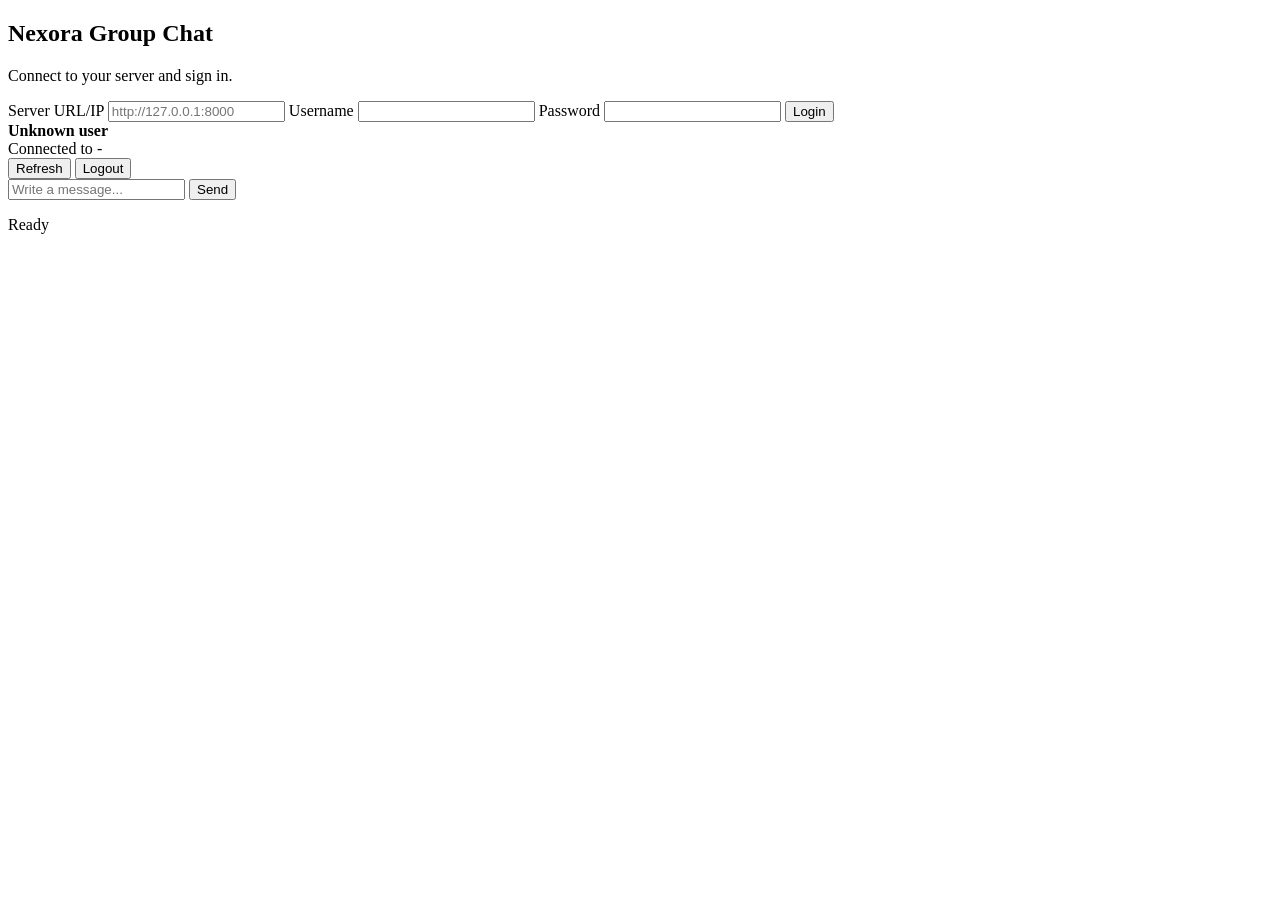
==== app/templates/index.html @ 14f9c5df "Project Upload" ====
<!DOCTYPE html>
<html lang="en">
<head>
  <meta charset="UTF-8" />
  <meta name="viewport" content="width=device-width, initial-scale=1.0" />
  <title>Nexora Chat App</title>
  <link rel="stylesheet" href="/static/styles.css" />
</head>
<body>
  <main class="container">
    <section id="login-panel" class="card">
      <h1>Nexora Group Chat</h1>
      <p>Connect to your server and sign in.</p>

      <form id="login-form">
        <label for="server_url">Server URL/IP</label>
        <input id="server_url" name="server_url" type="text" placeholder="http://127.0.0.1:8000" required />

        <label for="username">Username</label>
        <input id="username" name="username" type="text" required />

        <label for="password">Password</label>
        <input id="password" name="password" type="password" required />

        <button type="submit">Login</button>
      </form>
    </section>

    <section id="chat-panel" class="card hidden">
      <header class="chat-header">
        <div>
          <strong id="connected-user">Unknown user</strong>
          <div class="muted">Connected to <span id="connected-server">-</span></div>
        </div>
        <div class="actions">
          <button id="refresh-btn" type="button">Refresh</button>
          <button id="logout-btn" type="button" class="danger">Logout</button>
        </div>
      </header>

      <div id="messages" class="messages"></div>

      <form id="send-form" class="send-form">
        <input id="message-input" type="text" placeholder="Write a message..." maxlength="1000" required />
        <button type="submit">Send</button>
      </form>
    </section>

    <p id="status" class="status">Ready</p>
  </main>

  <script src="/static/app.js"></script>
</body>
</html>
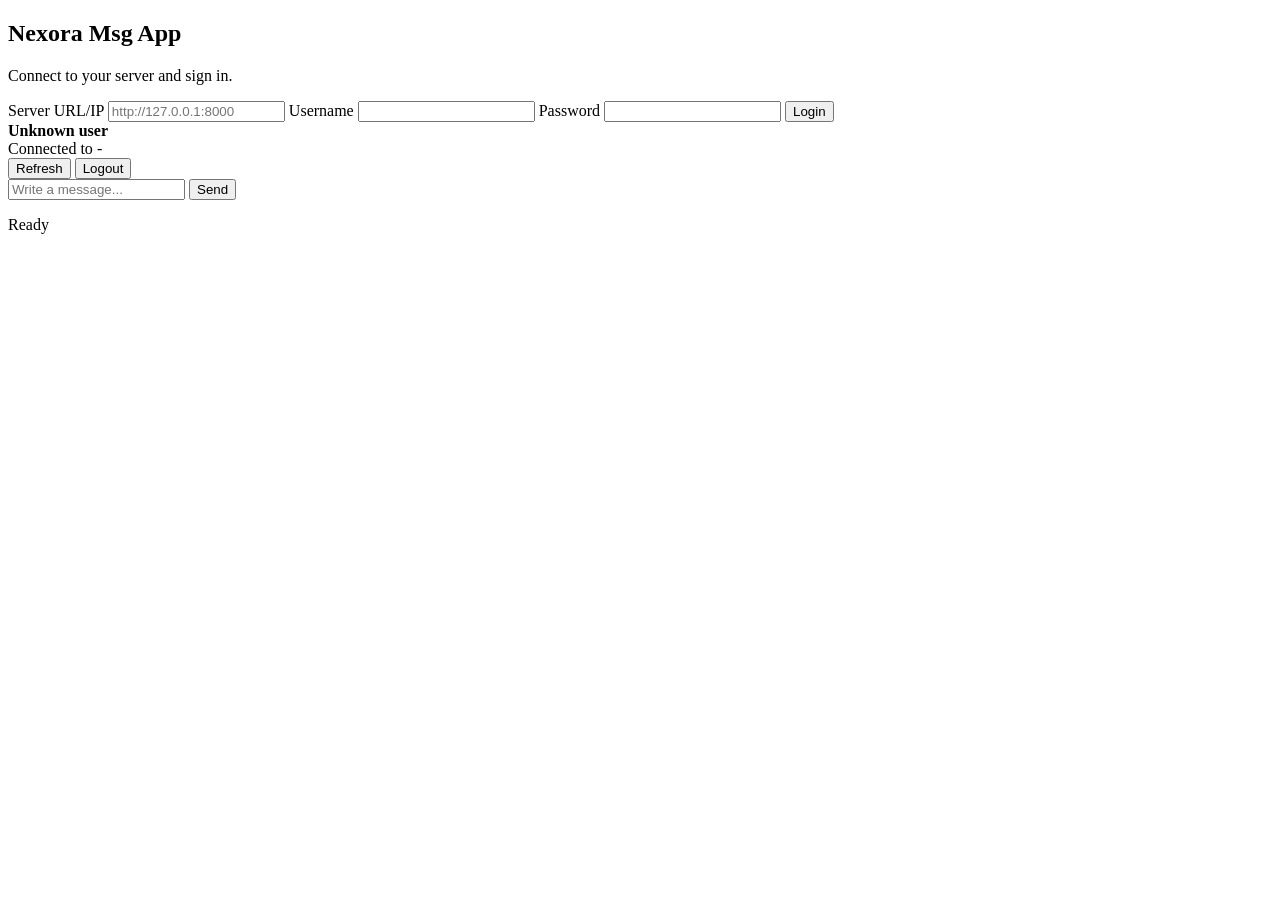
==== commit 1dcfe55d: "Rebranding" ====
--- a/app/templates/index.html
+++ b/app/templates/index.html
@@ -9,7 +9,7 @@
 <body>
   <main class="container">
     <section id="login-panel" class="card">
-      <h1>Nexora Group Chat</h1>
+      <h1>Nexora Msg App</h1>
       <p>Connect to your server and sign in.</p>
 
       <form id="login-form">
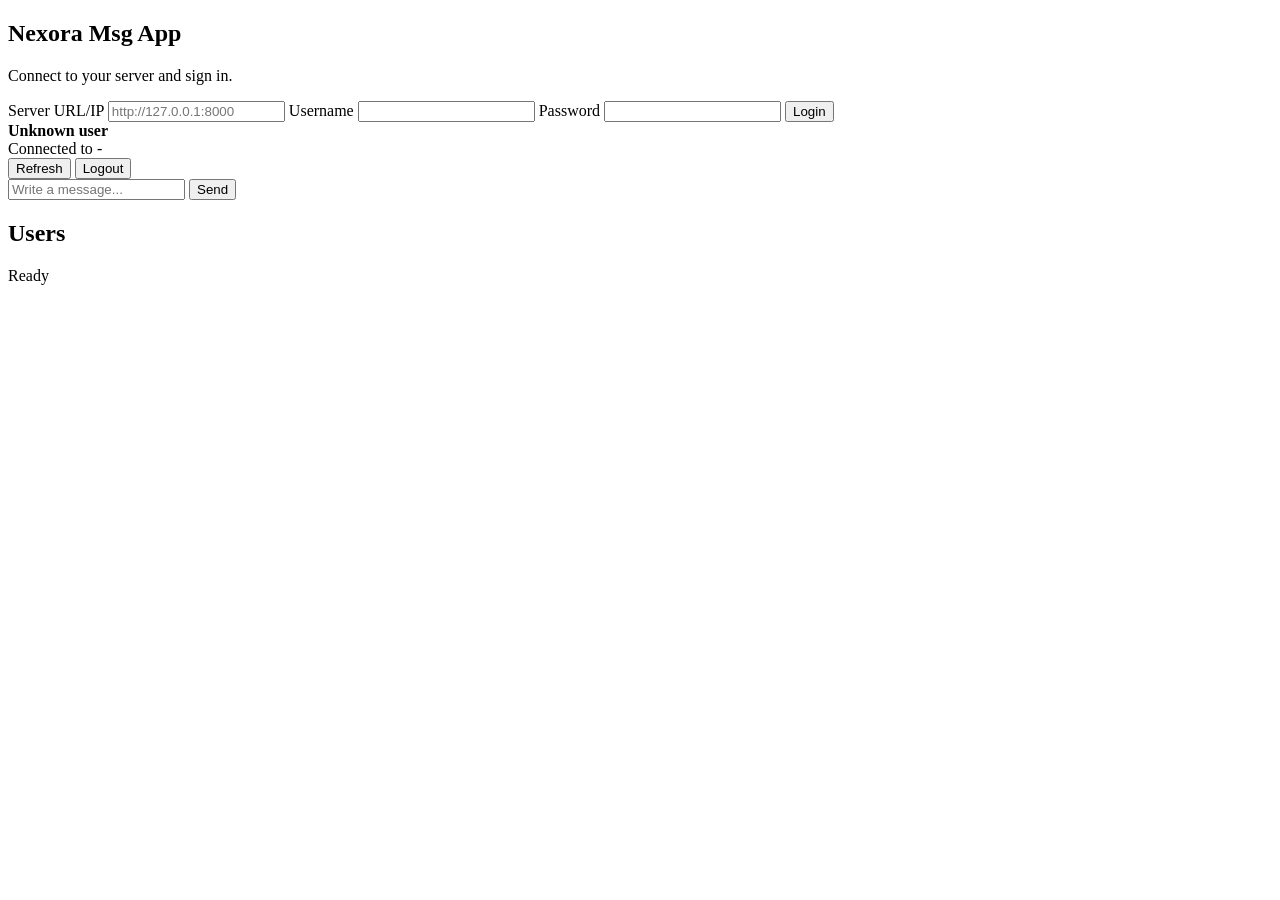
==== commit c0ffc14f: "Online Visibility" ====
--- a/app/templates/index.html
+++ b/app/templates/index.html
@@ -26,24 +26,31 @@
       </form>
     </section>
 
-    <section id="chat-panel" class="card hidden">
-      <header class="chat-header">
-        <div>
-          <strong id="connected-user">Unknown user</strong>
-          <div class="muted">Connected to <span id="connected-server">-</span></div>
-        </div>
-        <div class="actions">
-          <button id="refresh-btn" type="button">Refresh</button>
-          <button id="logout-btn" type="button" class="danger">Logout</button>
-        </div>
-      </header>
+    <section id="chat-panel" class="card hidden chat-layout">
+      <div class="chat-main">
+        <header class="chat-header">
+          <div>
+            <strong id="connected-user">Unknown user</strong>
+            <div class="muted">Connected to <span id="connected-server">-</span></div>
+          </div>
+          <div class="actions">
+            <button id="refresh-btn" type="button">Refresh</button>
+            <button id="logout-btn" type="button" class="danger">Logout</button>
+          </div>
+        </header>
 
-      <div id="messages" class="messages"></div>
+        <div id="messages" class="messages"></div>
 
-      <form id="send-form" class="send-form">
-        <input id="message-input" type="text" placeholder="Write a message..." maxlength="1000" required />
-        <button type="submit">Send</button>
-      </form>
+        <form id="send-form" class="send-form">
+          <input id="message-input" type="text" placeholder="Write a message..." maxlength="1000" required />
+          <button type="submit">Send</button>
+        </form>
+      </div>
+
+      <aside class="users-sidebar" aria-label="Users">
+        <h2>Users</h2>
+        <div id="users-list" class="users-list"></div>
+      </aside>
     </section>
 
     <p id="status" class="status">Ready</p>
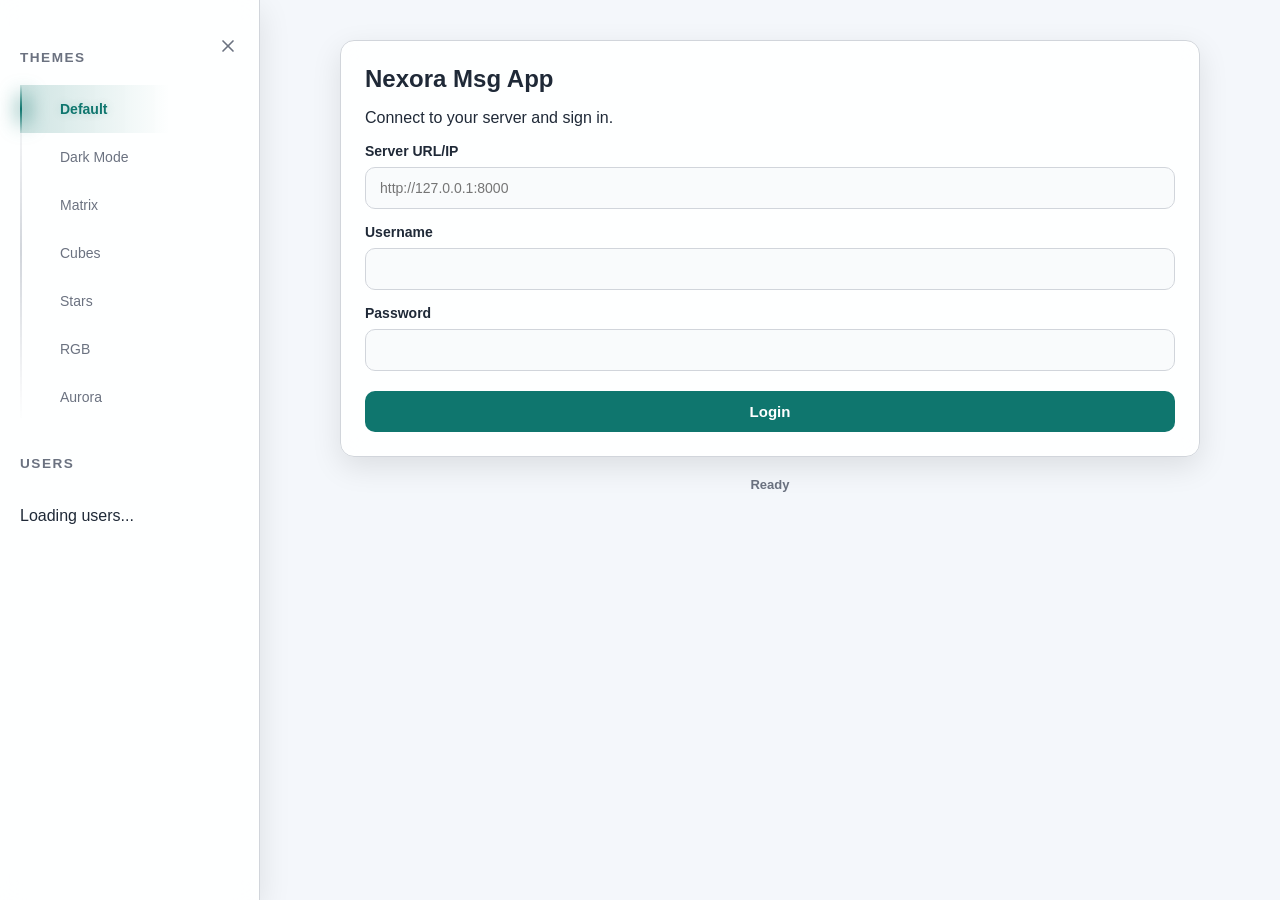
==== commit 06ea779f: "UI Update" ====
--- a/app/templates/index.html
+++ b/app/templates/index.html
@@ -4,58 +4,178 @@
   <meta charset="UTF-8" />
   <meta name="viewport" content="width=device-width, initial-scale=1.0" />
   <title>Nexora Chat App</title>
-  <link rel="stylesheet" href="/static/styles.css" />
+  <link rel="stylesheet" href="../static/style.css" />
 </head>
 <body>
-  <main class="container">
-    <section id="login-panel" class="card">
-      <h1>Nexora Msg App</h1>
-      <p>Connect to your server and sign in.</p>
 
-      <form id="login-form">
-        <label for="server_url">Server URL/IP</label>
-        <input id="server_url" name="server_url" type="text" placeholder="http://127.0.0.1:8000" required />
 
-        <label for="username">Username</label>
-        <input id="username" name="username" type="text" required />
+  <input type="checkbox" id="sidebar-toggle" hidden />
 
-        <label for="password">Password</label>
-        <input id="password" name="password" type="password" required />
+  <!-- MATRIX BACKGROUND -->
+  <div id="bg-matrix" class="bg-layer">
+    <div class="matrix-container">
+      <div class="matrix-pattern">
+        <div class="matrix-column"></div><div class="matrix-column"></div><div class="matrix-column"></div><div class="matrix-column"></div><div class="matrix-column"></div><div class="matrix-column"></div><div class="matrix-column"></div><div class="matrix-column"></div><div class="matrix-column"></div><div class="matrix-column"></div><div class="matrix-column"></div><div class="matrix-column"></div><div class="matrix-column"></div><div class="matrix-column"></div><div class="matrix-column"></div><div class="matrix-column"></div><div class="matrix-column"></div><div class="matrix-column"></div><div class="matrix-column"></div><div class="matrix-column"></div><div class="matrix-column"></div><div class="matrix-column"></div><div class="matrix-column"></div><div class="matrix-column"></div><div class="matrix-column"></div><div class="matrix-column"></div><div class="matrix-column"></div><div class="matrix-column"></div><div class="matrix-column"></div><div class="matrix-column"></div><div class="matrix-column"></div><div class="matrix-column"></div><div class="matrix-column"></div><div class="matrix-column"></div><div class="matrix-column"></div><div class="matrix-column"></div><div class="matrix-column"></div><div class="matrix-column"></div><div class="matrix-column"></div><div class="matrix-column"></div>
+      </div>
+      <div class="matrix-pattern">
+        <div class="matrix-column"></div><div class="matrix-column"></div><div class="matrix-column"></div><div class="matrix-column"></div><div class="matrix-column"></div><div class="matrix-column"></div><div class="matrix-column"></div><div class="matrix-column"></div><div class="matrix-column"></div><div class="matrix-column"></div><div class="matrix-column"></div><div class="matrix-column"></div><div class="matrix-column"></div><div class="matrix-column"></div><div class="matrix-column"></div><div class="matrix-column"></div><div class="matrix-column"></div><div class="matrix-column"></div><div class="matrix-column"></div><div class="matrix-column"></div><div class="matrix-column"></div><div class="matrix-column"></div><div class="matrix-column"></div><div class="matrix-column"></div><div class="matrix-column"></div><div class="matrix-column"></div><div class="matrix-column"></div><div class="matrix-column"></div><div class="matrix-column"></div><div class="matrix-column"></div><div class="matrix-column"></div><div class="matrix-column"></div><div class="matrix-column"></div><div class="matrix-column"></div><div class="matrix-column"></div><div class="matrix-column"></div><div class="matrix-column"></div><div class="matrix-column"></div><div class="matrix-column"></div><div class="matrix-column"></div>
+      </div>
+      <div class="matrix-pattern">
+        <div class="matrix-column"></div><div class="matrix-column"></div><div class="matrix-column"></div><div class="matrix-column"></div><div class="matrix-column"></div><div class="matrix-column"></div><div class="matrix-column"></div><div class="matrix-column"></div><div class="matrix-column"></div><div class="matrix-column"></div><div class="matrix-column"></div><div class="matrix-column"></div><div class="matrix-column"></div><div class="matrix-column"></div><div class="matrix-column"></div><div class="matrix-column"></div><div class="matrix-column"></div><div class="matrix-column"></div><div class="matrix-column"></div><div class="matrix-column"></div><div class="matrix-column"></div><div class="matrix-column"></div><div class="matrix-column"></div><div class="matrix-column"></div><div class="matrix-column"></div><div class="matrix-column"></div><div class="matrix-column"></div><div class="matrix-column"></div><div class="matrix-column"></div><div class="matrix-column"></div><div class="matrix-column"></div><div class="matrix-column"></div><div class="matrix-column"></div><div class="matrix-column"></div><div class="matrix-column"></div><div class="matrix-column"></div><div class="matrix-column"></div><div class="matrix-column"></div><div class="matrix-column"></div><div class="matrix-column"></div>
+      </div>
+      <div class="matrix-pattern">
+        <div class="matrix-column"></div><div class="matrix-column"></div><div class="matrix-column"></div><div class="matrix-column"></div><div class="matrix-column"></div><div class="matrix-column"></div><div class="matrix-column"></div><div class="matrix-column"></div><div class="matrix-column"></div><div class="matrix-column"></div><div class="matrix-column"></div><div class="matrix-column"></div><div class="matrix-column"></div><div class="matrix-column"></div><div class="matrix-column"></div><div class="matrix-column"></div><div class="matrix-column"></div><div class="matrix-column"></div><div class="matrix-column"></div><div class="matrix-column"></div><div class="matrix-column"></div><div class="matrix-column"></div><div class="matrix-column"></div><div class="matrix-column"></div><div class="matrix-column"></div><div class="matrix-column"></div><div class="matrix-column"></div><div class="matrix-column"></div><div class="matrix-column"></div><div class="matrix-column"></div><div class="matrix-column"></div><div class="matrix-column"></div><div class="matrix-column"></div><div class="matrix-column"></div><div class="matrix-column"></div><div class="matrix-column"></div><div class="matrix-column"></div><div class="matrix-column"></div><div class="matrix-column"></div><div class="matrix-column"></div>
+      </div>
+    </div>
+  </div>
 
-        <button type="submit">Login</button>
-      </form>
-    </section>
+  <!-- CUBES BACKGROUND -->
+  <div id="bg-cubes" class="bg-layer">
+    <div class="cubes-container"></div>
+  </div>
 
-    <section id="chat-panel" class="card hidden chat-layout">
-      <div class="chat-main">
-        <header class="chat-header">
-          <div>
-            <strong id="connected-user">Unknown user</strong>
-            <div class="muted">Connected to <span id="connected-server">-</span></div>
+  <!-- STARS BACKGROUND -->
+  <div id="bg-stars" class="bg-layer">
+    <div class="uiverse-midnight-sky">
+      <div class="sky-canvas">
+        <div class="stars stars-1"></div>
+        <div class="stars stars-2"></div>
+        <div class="stars stars-3"></div>
+        <div class="meteor m1"></div>
+        <div class="meteor m2"></div>
+        <div class="meteor m3"></div>
+        <div class="moon"></div>
+      </div>
+    </div>
+  </div>
+
+  <!-- RGB BACKGROUND -->
+  <div id="bg-rgb" class="bg-layer">
+    <div class="rgb-container"></div>
+  </div>
+
+  <!-- AURORA BACKGROUND -->
+  <div id="bg-aurora" class="bg-layer">
+    <div class="aurora-container"></div>
+  </div>
+
+
+  <!-- MAIN APP UI -->
+
+  <main class="app-layout">
+    
+    <!-- OPEN SIDEBAR BUTTON -->
+    <label for="sidebar-toggle" class="sidebar-open-btn" title="Open Menu">
+      <svg width="22" height="22" viewBox="0 0 24 24" fill="none" stroke="currentColor" stroke-width="2.5" stroke-linecap="round" stroke-linejoin="round">
+        <polyline points="9 18 15 12 9 6"></polyline>
+      </svg>
+    </label>
+    
+    <!-- SIDEBAR -->
+    <aside class="sidebar card">
+      <!-- CLOSE SIDEBAR BUTTON -->
+      <label for="sidebar-toggle" class="sidebar-close-btn" title="Close Menu">
+        <svg width="20" height="20" viewBox="0 0 24 24" fill="none" stroke="currentColor" stroke-width="2" stroke-linecap="round" stroke-linejoin="round">
+          <line x1="18" y1="6" x2="6" y2="18"></line>
+          <line x1="6" y1="6" x2="18" y2="18"></line>
+        </svg>
+      </label>
+
+      <section class="sidebar-section">
+        <h3>Themes</h3>
+        <div class="radio-container">
+          <input checked id="theme-default" name="theme" type="radio" value="default" />
+          <label for="theme-default">Default</label>
+         
+          <input id="theme-dark" name="theme" type="radio" value="dark" />
+          <label for="theme-dark">Dark Mode</label>
+
+          <input id="theme-matrix" name="theme" type="radio" value="matrix" />
+          <label for="theme-matrix">Matrix</label>
+
+          <input id="theme-cubes" name="theme" type="radio" value="cubes" />
+          <label for="theme-cubes">Cubes</label>
+
+          <input id="theme-stars" name="theme" type="radio" value="stars" />
+          <label for="theme-stars">Stars</label>
+
+          <input id="theme-rgb" name="theme" type="radio" value="rgb" />
+          <label for="theme-rgb">RGB</label>
+
+          <input id="theme-aurora" name="theme" type="radio" value="aurora" />
+          <label for="theme-aurora">Aurora</label>
+
+          <div class="glider-container">
+            <div class="glider"></div>
           </div>
-          <div class="actions">
-            <button id="refresh-btn" type="button">Refresh</button>
-            <button id="logout-btn" type="button" class="danger">Logout</button>
+        </div>
+      </section>
+
+    <!-- ACTIVE USERS -->
+      
+      <section class="sidebar-section">
+        <h3>Users</h3>
+        <div id="users-list" class="user-list-container">
+          <p class="muted">Loading users...</p>
+        </div>
+      </section>
+    </aside>
+
+    <!-- CONTENT AREA -->
+    <div class="content-area">
+      <div class="container">
+        
+        <!-- LOGIN PANEL -->
+        <section id="login-panel" class="card">
+          <h1>Nexora Msg App</h1>
+          <p class="muted">Connect to your server and sign in.</p>
+
+          <form id="login-form">
+            <label for="server_url">Server URL/IP</label>
+            <input id="server_url" name="server_url" type="text" placeholder="http://127.0.0.1:8000" required />
+
+            <label for="username">Username</label>
+            <input id="username" name="username" type="text" required />
+
+            <label for="password">Password</label>
+            <input id="password" name="password" type="password" required />
+
+            <button type="submit">Login</button>
+          </form>
+        </section>
+
+        <!-- CHAT PANEL -->
+        <section id="chat-panel" class="card hidden">
+          <header class="chat-header">
+            <div>
+              <strong id="connected-user">Unknown user</strong>
+              <div class="muted">Connected to <span id="connected-server">-</span></div>
+            </div>
+            <div class="actions">
+              <button id="refresh-btn" type="button">Refresh</button>
+              <button id="logout-btn" type="button" class="danger">Logout</button>
+            </div>
+          </header>
+
+          <div id="messages" class="messages">
+            <!-- Placeholder Chat Message -->
+            <div class="message">
+              <div class="message-meta">System • Now</div>
+              Welcome to Nexora Chat! Select a theme from the sidebar.
+            </div>
           </div>
-        </header>
 
-        <div id="messages" class="messages"></div>
+          <form id="send-form" class="send-form">
+            <input id="message-input" type="text" placeholder="Write a message..." maxlength="1000" required />
+            <button type="submit">Send</button>
+          </form>
+        </section>
 
-        <form id="send-form" class="send-form">
-          <input id="message-input" type="text" placeholder="Write a message..." maxlength="1000" required />
-          <button type="submit">Send</button>
-        </form>
+        <p id="status" class="status">Ready</p>
       </div>
-
-      <aside class="users-sidebar" aria-label="Users">
-        <h2>Users</h2>
-        <div id="users-list" class="users-list"></div>
-      </aside>
-    </section>
-
-    <p id="status" class="status">Ready</p>
+    </div>
   </main>
 
-  <script src="/static/app.js"></script>
+  <script src="../static/app.js"></script>
 </body>
-</html>
+</html>
--- a/app/static/style.css
+++ b/app/static/style.css
@@ -0,0 +1,581 @@
+/* ===============================
+   THEME VARIABLES
+=============================== */
+:root {
+  --bg: #f4f7fb;
+  --card: rgba(255, 255, 255, 0.9);
+  --ink: #1f2937;
+  --muted: #6b7280;
+  --line: #d1d5db;
+  --accent: #0f766e;
+  --danger: #be123c;
+  --msg-bg: rgba(248, 250, 252, 0.8);
+  
+  /* Glider variables */
+  --main-color: var(--accent);
+  --main-color-opacity: rgba(15, 118, 110, 0.2);
+  --total-radio: 7;
+}
+
+/* Dark Mode Theme */
+body:has(#theme-dark:checked) {
+  --bg: #0b0f14;
+  --card: rgba(17, 24, 39, 0.95);
+  --ink: #e5e7eb;
+  --muted: #9ca3af;
+  --line: #1f2933;
+  --accent: #1d4ed8;
+  --msg-bg: rgba(15, 23, 42, 0.8);
+  --main-color-opacity: rgba(29, 78, 216, 0.2);
+}
+
+/* Matrix Theme */
+body:has(#theme-matrix:checked) {
+  --bg: transparent;
+  --card: rgba(5, 10, 5, 0.85);
+  --ink: #00ff41;
+  --muted: #008f11;
+  --line: #003b00;
+  --accent: #00ff41;
+  --msg-bg: rgba(0, 20, 0, 0.6);
+  --main-color-opacity: rgba(0, 255, 65, 0.2);
+}
+
+/* Cubes Theme */
+body:has(#theme-cubes:checked) {
+  --bg: transparent;
+  --card: rgba(20, 20, 20, 0.9);
+  --ink: #e0e0e0;
+  --muted: #999;
+  --line: #444;
+  --accent: #ffb703;
+  --msg-bg: rgba(30, 30, 30, 0.8);
+  --main-color-opacity: rgba(255, 183, 3, 0.2);
+}
+
+/* Stars Theme */
+body:has(#theme-stars:checked) {
+  --bg: transparent;
+  --card: rgba(10, 10, 15, 0.85);
+  --ink: #f8fafc;
+  --muted: #94a3b8;
+  --line: #334155;
+  --accent: #fdfbd3;
+  --msg-bg: rgba(15, 23, 42, 0.6);
+  --main-color-opacity: rgba(253, 251, 211, 0.2);
+}
+
+/* RGB Theme */
+body:has(#theme-rgb:checked) {
+  --bg: transparent;
+  --card: rgba(10, 10, 10, 0.8);
+  --ink: #ffffff;
+  --muted: #aaaaaa;
+  --line: #333333;
+  --accent: #0099ff;
+  --msg-bg: rgba(0, 0, 0, 0.5);
+  --main-color-opacity: rgba(0, 153, 255, 0.2);
+}
+
+/* Aurora Theme */
+body:has(#theme-aurora:checked) {
+  --bg: transparent;
+  --card: rgba(10, 5, 32, 0.75);
+  --ink: #e0f2fe;
+  --muted: #7dd3fc;
+  --line: rgba(138, 43, 226, 0.4);
+  --accent: #00bfff;
+  --msg-bg: rgba(10, 5, 32, 0.6);
+  --main-color-opacity: rgba(0, 191, 255, 0.2);
+}
+
+
+/* ===============================
+   BASE STYLES & LAYOUT
+=============================== */
+
+* {
+  box-sizing: border-box;
+  scrollbar-width: thin;
+  scrollbar-color: var(--accent) transparent;
+}
+
+* {
+  box-sizing: border-box;
+}
+
+body {
+  margin: 0;
+  font-family: "Segoe UI", Tahoma, sans-serif;
+  color: var(--ink);
+  background: var(--bg);
+  min-height: 100vh;
+  transition: background 0.3s ease, color 0.3s ease;
+  overflow-x: hidden;
+}
+
+.app-layout {
+  display: flex;
+  min-height: 100vh;
+  position: relative;
+  z-index: 10;
+  overflow-x: hidden;
+}
+
+.content-area {
+  flex: 1;
+  min-width: 0;
+  display: flex;
+  flex-direction: column;
+  transition: width 0.4s ease;
+}
+
+.container {
+  max-width: 900px;
+  margin: 40px auto;
+  padding: 0 20px;
+  width: 100%;
+}
+
+/* Standard UI Cards */
+.card {
+  background: var(--card);
+  border: 1px solid var(--line);
+  border-radius: 14px;
+  padding: 24px;
+  box-shadow: 0 10px 30px rgba(0, 0, 0, 0.1);
+  backdrop-filter: blur(12px);
+  -webkit-backdrop-filter: blur(12px);
+  transition: background 0.3s ease, border 0.3s ease, box-shadow 0.3s ease;
+}
+
+.hidden { display: none !important; }
+
+/* Typography & Forms */
+h1 { margin-top: 0; margin-bottom: 10px; }
+label {
+  display: block;
+  margin-top: 15px;
+  font-size: 14px;
+  font-weight: 600;
+  color: var(--ink);
+}
+
+input[type="text"], 
+input[type="password"] {
+  width: 100%;
+  border-radius: 10px;
+  border: 1px solid var(--line);
+  padding: 12px 14px;
+  margin-top: 8px;
+  font-size: 14px;
+  background: var(--msg-bg);
+  color: var(--ink);
+  outline: none;
+  transition: border 0.3s ease;
+}
+
+input[type="text"]:focus, 
+input[type="password"]:focus {
+  border-color: var(--accent);
+}
+
+button {
+  width: 100%;
+  border-radius: 10px;
+  border: none;
+  padding: 12px 16px;
+  margin-top: 20px;
+  font-size: 15px;
+  font-weight: 600;
+  color: #ffffff;
+  background: var(--accent);
+  cursor: pointer;
+  transition: filter 0.2s, opacity 0.2s;
+}
+button:hover { filter: brightness(1.1); }
+.danger { background: var(--danger); }
+
+
+/* ===============================
+   SIDEBAR TOGGLE LOGIC
+=============================== */
+.sidebar {
+  width: 260px;
+  flex-shrink: 0;
+  margin-left: 0;
+  transition: margin-left 0.4s cubic-bezier(0.4, 0, 0.2, 1);
+  position: relative;
+  padding: 50px 20px 30px 20px; /* Top padding accommodates the 'X' button */
+  display: flex;
+  flex-direction: column;
+  gap: 35px;
+  border-radius: 0;
+  border: none;
+  border-right: 1px solid var(--line);
+}
+
+/* Hide Sidebar Action */
+body:has(#sidebar-toggle:checked) .sidebar {
+  margin-left: -260px;
+}
+
+/* Floating "Open" Arrow Button */
+.sidebar-open-btn {
+  position: fixed;
+  top: 20px;
+  left: 20px;
+  z-index: 50;
+  background: var(--card);
+  border: 1px solid var(--line);
+  border-radius: 10px;
+  width: 44px;
+  height: 44px;
+  display: flex;
+  align-items: center;
+  justify-content: center;
+  cursor: pointer;
+  color: var(--ink);
+  box-shadow: 0 4px 15px rgba(0, 0, 0, 0.1);
+  opacity: 0;
+  transform: translateX(-50px) scale(0.8);
+  pointer-events: none;
+  transition: all 0.4s cubic-bezier(0.4, 0, 0.2, 1);
+  backdrop-filter: blur(12px);
+  -webkit-backdrop-filter: blur(12px);
+}
+.sidebar-open-btn:hover {
+  background: var(--msg-bg);
+  transform: scale(1.05);
+}
+
+/* Show the "Open" button when sidebar is hidden */
+body:has(#sidebar-toggle:checked) .sidebar-open-btn {
+  opacity: 1;
+  transform: translateX(0) scale(1);
+  pointer-events: auto;
+  transition-delay: 0.1s;
+}
+
+/* "Close" X Button inside Sidebar */
+.sidebar-close-btn {
+  position: absolute;
+  top: 15px;
+  right: 15px;
+  cursor: pointer;
+  color: var(--muted);
+  transition: all 0.2s ease;
+  display: flex;
+  align-items: center;
+  justify-content: center;
+  width: 32px;
+  height: 32px;
+  border-radius: 8px;
+  z-index: 10;
+}
+.sidebar-close-btn:hover {
+  color: var(--ink);
+  background: rgba(128, 128, 128, 0.1);
+  transform: scale(1.1);
+}
+
+.sidebar-section h3 {
+  font-size: 0.85rem;
+  text-transform: uppercase;
+  letter-spacing: 1.5px;
+  color: var(--muted);
+  margin-top: 0;
+  margin-bottom: 20px;
+}
+
+/* ===============================
+   RADIO GLIDER COMPONENT
+=============================== */
+.radio-container {
+  display: flex;
+  flex-direction: column;
+  position: relative;
+  padding-left: 1rem;
+}
+
+.radio-container input {
+  cursor: pointer;
+  appearance: none;
+  position: absolute;
+  opacity: 0;
+}
+
+.radio-container label {
+  cursor: pointer;
+  padding: 1rem 1rem 1rem 1.5rem;
+  margin: 0;
+  position: relative;
+  color: var(--muted);
+  transition: all 0.3s ease-in-out;
+  font-weight: 500;
+  z-index: 2;
+}
+
+.radio-container input:checked + label {
+  color: var(--accent);
+  font-weight: 700;
+  text-shadow: 0 0 10px var(--main-color-opacity);
+}
+
+.radio-container .glider-container {
+  position: absolute;
+  left: 0; top: 0; bottom: 0;
+  background: linear-gradient(0deg, rgba(0, 0, 0, 0) 0%, var(--line) 50%, rgba(0, 0, 0, 0) 100%);
+  width: 2px;
+}
+
+.radio-container .glider {
+  position: relative;
+  height: calc(100% / var(--total-radio));
+  width: 100%;
+  background: linear-gradient(0deg, rgba(0, 0, 0, 0) 0%, var(--main-color) 50%, rgba(0, 0, 0, 0) 100%);
+  transition: transform 0.4s cubic-bezier(0.37, 1.95, 0.66, 0.56);
+}
+
+.radio-container .glider::before {
+  content: ""; position: absolute; height: 60%; width: 300%;
+  top: 50%; transform: translateY(-50%);
+  background: var(--main-color); filter: blur(10px);
+}
+
+.radio-container .glider::after {
+  content: ""; position: absolute; left: 0; height: 100%; width: 150px;
+  background: linear-gradient(90deg, var(--main-color-opacity) 0%, rgba(0, 0, 0, 0) 100%);
+  pointer-events: none;
+}
+
+/* Glider Transforms (7 steps) */
+.radio-container input:nth-of-type(1):checked ~ .glider-container .glider { transform: translateY(0); }
+.radio-container input:nth-of-type(2):checked ~ .glider-container .glider { transform: translateY(100%); }
+.radio-container input:nth-of-type(3):checked ~ .glider-container .glider { transform: translateY(200%); }
+.radio-container input:nth-of-type(4):checked ~ .glider-container .glider { transform: translateY(300%); }
+.radio-container input:nth-of-type(5):checked ~ .glider-container .glider { transform: translateY(400%); }
+.radio-container input:nth-of-type(6):checked ~ .glider-container .glider { transform: translateY(500%); }
+.radio-container input:nth-of-type(7):checked ~ .glider-container .glider { transform: translateY(600%); }
+
+
+/* ===============================
+   ACTIVE USERS LIST
+=============================== */
+
+/* ===============================
+   ACTIVE USERS LIST
+=============================== */
+.user-list-container {
+  display: flex;
+  flex-direction: column;
+  gap: 14px;
+  max-height: 250px;
+  overflow-y: auto;
+  padding-right: 5px;
+}
+
+.user-row {
+  display: flex;
+  align-items: center;
+  gap: 10px;
+  font-size: 14px;
+  font-weight: 500;
+}
+
+.user-indicator {
+  width: 10px;
+  height: 10px;
+  background: var(--muted); /* Offline color */
+  border-radius: 50%;
+  flex-shrink: 0;
+  transition: all 0.3s ease;
+}
+
+.user-indicator.online {
+  background: #22c55e; /* Online color */
+  box-shadow: 0 0 8px rgba(34, 197, 94, 0.6);
+}
+
+.user-name {
+  flex: 1;
+  white-space: nowrap;
+  overflow: hidden;
+  text-overflow: ellipsis;
+  color: var(--ink);
+}
+
+.user-status {
+  font-size: 11px;
+  color: var(--muted);
+  text-transform: capitalize;
+}
+
+/* ===============================
+   CHAT PANEL
+=============================== */
+.chat-header {
+  display: flex; justify-content: space-between; align-items: center;
+  gap: 12px; margin-bottom: 20px; padding-bottom: 15px;
+  border-bottom: 1px solid var(--line);
+}
+.actions { display: flex; gap: 10px; }
+.actions button { width: auto; margin: 0; padding: 8px 16px; font-size: 13px; }
+
+.messages {
+  border: 1px solid var(--line); border-radius: 12px;
+  background: var(--msg-bg);
+  min-height: 400px; max-height: 58vh;
+  overflow-y: auto; padding: 15px;
+  display: grid; gap: 12px; align-content: start;
+}
+.message {
+  border: 1px solid var(--line); border-radius: 12px;
+  padding: 12px 14px; background: var(--card);
+  font-size: 14px; line-height: 1.5;
+}
+.message-meta {
+  color: var(--muted); font-size: 12px; font-weight: 600; margin-bottom: 6px;
+}
+
+.send-form { display: grid; grid-template-columns: 1fr auto; gap: 12px; margin-top: 15px; }
+.send-form button { width: 120px; margin-top: 8px; }
+
+.status {
+  text-align: center; margin-top: 20px;
+  font-size: 13px; font-weight: 600; color: var(--muted);
+}
+
+/* ===============================
+   RESPONSIVE DESIGN (MOBILE)
+=============================== */
+@media (max-width: 820px) {
+  /* Turn the sidebar into an absolute off-canvas drawer */
+  .sidebar {
+    position: fixed;
+    top: 0; left: 0;
+    height: 100vh;
+    z-index: 100;
+    box-shadow: 5px 0 25px rgba(0,0,0,0.5);
+  }
+  
+  .chat-header { flex-direction: column; align-items: flex-start; }
+  .actions { width: 100%; margin-top: 10px; }
+  .actions button { flex: 1; }
+  .send-form { grid-template-columns: 1fr; }
+  .send-form button { width: 100%; }
+}
+
+
+/* ===============================
+   BACKGROUND ANIMATIONS LAYER
+=============================== */
+.bg-layer {
+  position: fixed; inset: 0; z-index: -10;
+  opacity: 0; visibility: hidden;
+  transition: opacity 0.6s ease-in-out, visibility 0.6s ease-in-out;
+  pointer-events: none; overflow: hidden;
+}
+
+body:has(#theme-matrix:checked) #bg-matrix,
+body:has(#theme-cubes:checked) #bg-cubes,
+body:has(#theme-stars:checked) #bg-stars,
+body:has(#theme-rgb:checked) #bg-rgb,
+body:has(#theme-aurora:checked) #bg-aurora {
+  opacity: 1; visibility: visible;
+}
+
+
+
+/* --- 1. MATRIX --- */
+body:has(#theme-matrix:checked) button:not(.danger) {
+  color: #000000;
+}
+.matrix-container { position: relative; width: 100%; height: 100%; background: #000; display: flex; }
+.matrix-pattern { position: relative; width: 1000px; height: 100%; flex-shrink: 0; }
+.matrix-column { position: absolute; top: -100%; width: 20px; height: 100%; font-size: 16px; line-height: 18px; font-weight: bold; animation: fall linear infinite; white-space: nowrap; }
+.matrix-column::before { content: "アイウエオカキクケコサシスセソタチツテトナニヌネノハヒフヘホマミムメモヤユヨラリルレロワヲンABCDEFGHIJKLMNOPQRSTUVWXYZ0123456789"; position: absolute; top: 0; left: 0; background: linear-gradient(to bottom, #ffffff 0%, #ffffff 5%, #00ff41 10%, #00ff41 20%, #00dd33 30%, #00bb22 40%, #009911 50%, #007700 60%, #005500 70%, #003300 80%, rgba(0, 255, 65, 0.5) 90%, transparent 100%); -webkit-background-clip: text; background-clip: text; -webkit-text-fill-color: transparent; writing-mode: vertical-lr; letter-spacing: 1px; }
+.matrix-column:nth-child(1) { left: 0px; animation-delay: -2.5s; animation-duration: 3s; }
+.matrix-column:nth-child(2) { left: 25px; animation-delay: -3.2s; animation-duration: 4s; }
+.matrix-column:nth-child(3) { left: 50px; animation-delay: -1.8s; animation-duration: 2.5s; }
+.matrix-column:nth-child(4) { left: 75px; animation-delay: -2.9s; animation-duration: 3.5s; }
+.matrix-column:nth-child(5) { left: 100px; animation-delay: -1.5s; animation-duration: 3s; }
+.matrix-column:nth-child(6) { left: 125px; animation-delay: -3.8s; animation-duration: 4.5s; }
+.matrix-column:nth-child(7) { left: 150px; animation-delay: -2.1s; animation-duration: 2.8s; }
+.matrix-column:nth-child(8) { left: 175px; animation-delay: -2.7s; animation-duration: 3.2s; }
+.matrix-column:nth-child(9) { left: 200px; animation-delay: -3.4s; animation-duration: 3.8s; }
+.matrix-column:nth-child(10) { left: 225px; animation-delay: -1.9s; animation-duration: 2.7s; }
+.matrix-column:nth-child(11) { left: 250px; animation-delay: -3.6s; animation-duration: 4.2s; }
+.matrix-column:nth-child(12) { left: 275px; animation-delay: -2.3s; animation-duration: 3.1s; }
+.matrix-column:nth-child(13) { left: 300px; animation-delay: -3.1s; animation-duration: 3.6s; }
+.matrix-column:nth-child(14) { left: 325px; animation-delay: -2.6s; animation-duration: 2.9s; }
+.matrix-column:nth-child(15) { left: 350px; animation-delay: -3.7s; animation-duration: 4.1s; }
+.matrix-column:nth-child(16) { left: 375px; animation-delay: -2.8s; animation-duration: 3.3s; }
+.matrix-column:nth-child(17) { left: 400px; animation-delay: -3.3s; animation-duration: 3.7s; }
+.matrix-column:nth-child(18) { left: 425px; animation-delay: -2.2s; animation-duration: 2.6s; }
+.matrix-column:nth-child(19) { left: 450px; animation-delay: -3.9s; animation-duration: 4.3s; }
+.matrix-column:nth-child(20) { left: 475px; animation-delay: -2.4s; animation-duration: 3.4s; }
+.matrix-column:nth-child(21) { left: 500px; animation-delay: -1.7s; animation-duration: 2.4s; }
+.matrix-column:nth-child(22) { left: 525px; animation-delay: -3.5s; animation-duration: 3.9s; }
+.matrix-column:nth-child(23) { left: 550px; animation-delay: -2s; animation-duration: 3s; }
+.matrix-column:nth-child(24) { left: 575px; animation-delay: -4s; animation-duration: 4.4s; }
+.matrix-column:nth-child(25) { left: 600px; animation-delay: -1.6s; animation-duration: 2.3s; }
+.matrix-column:nth-child(26) { left: 625px; animation-delay: -3s; animation-duration: 3.5s; }
+.matrix-column:nth-child(27) { left: 650px; animation-delay: -3.8s; animation-duration: 4s; }
+.matrix-column:nth-child(28) { left: 675px; animation-delay: -2.5s; animation-duration: 2.8s; }
+.matrix-column:nth-child(29) { left: 700px; animation-delay: -3.2s; animation-duration: 3.6s; }
+.matrix-column:nth-child(30) { left: 725px; animation-delay: -2.7s; animation-duration: 3.2s; }
+.matrix-column:nth-child(31) { left: 750px; animation-delay: -1.8s; animation-duration: 2.7s; }
+.matrix-column:nth-child(32) { left: 775px; animation-delay: -3.6s; animation-duration: 4.1s; }
+.matrix-column:nth-child(33) { left: 800px; animation-delay: -2.1s; animation-duration: 3.1s; }
+.matrix-column:nth-child(34) { left: 825px; animation-delay: -3.4s; animation-duration: 3.7s; }
+.matrix-column:nth-child(35) { left: 850px; animation-delay: -2.8s; animation-duration: 2.9s; }
+.matrix-column:nth-child(36) { left: 875px; animation-delay: -3.7s; animation-duration: 4.2s; }
+.matrix-column:nth-child(37) { left: 900px; animation-delay: -2.3s; animation-duration: 3.3s; }
+.matrix-column:nth-child(38) { left: 925px; animation-delay: -1.9s; animation-duration: 2.5s; }
+.matrix-column:nth-child(39) { left: 950px; animation-delay: -3.5s; animation-duration: 3.8s; }
+.matrix-column:nth-child(40) { left: 975px; animation-delay: -2.6s; animation-duration: 3.4s; }
+.matrix-column:nth-child(odd)::before { content: "アイウエオカキクケコサシスセソタチツテトナニヌネノハヒフヘホマミムメモヤユヨラリルレロワヲン123456789"; }
+.matrix-column:nth-child(even)::before { content: "ガギグゲゴザジズゼゾダヂヅデドバビブベボパピプペポヴァィゥェォャュョッABCDEFGHIJKLMNOPQRSTUVWXYZ"; }
+.matrix-column:nth-child(3n)::before { content: "アカサタナハマヤラワイキシチニヒミリウクスツヌフムユルエケセテネヘメレオコソトノホモヨロヲン0987654321"; }
+.matrix-column:nth-child(4n)::before { content: "ンヲロヨモホノトソコオレメヘネテセケエルユムフヌツスクウリミヒニチシキイワラヤマハナタサカア"; }
+.matrix-column:nth-child(5n)::before { content: "ガザダバパギジヂビピグズヅブプゲゼデベペゴゾドボポヴァィゥェォャュョッ!@#$%^&*()_+-=[]{}|;:,.<>?"; }
+@keyframes fall { 0% { transform: translateY(-10%); opacity: 1; } 100% { transform: translateY(200%); opacity: 0; } }
+
+/* --- 2. CUBES --- */
+.cubes-container { width: 100%; height: 100%; --s: 200px; --c1: #1d1d1d; --c2: #4e4f51; --c3: #3c3c3c; background: repeating-conic-gradient(from 30deg, #0000 0 120deg, var(--c3) 0 180deg) calc(0.5 * var(--s)) calc(0.5 * var(--s) * 0.577), repeating-conic-gradient(from 30deg, var(--c1) 0 60deg, var(--c2) 0 120deg, var(--c3) 0 180deg); background-size: var(--s) calc(var(--s) * 0.577); }
+
+/* --- 3. STARS --- */
+body:has(#theme-stars:checked) button:not(.danger) {
+  color: #000000;
+}
+.uiverse-midnight-sky { width: 100%; height: 100%; background-color: #050505; position: relative; }
+.sky-canvas { width: 100%; height: 100%; position: absolute; inset: 0; background: #050505; }
+.uiverse-midnight-sky .stars { position: absolute; inset: 0; background-repeat: repeat; pointer-events: none; }
+.uiverse-midnight-sky .stars-1 { background-image: radial-gradient(1px 1px at 10% 10%, #fff, transparent), radial-gradient(1px 1px at 30% 20%, #fff, transparent), radial-gradient(1px 1px at 50% 50%, #fff, transparent), radial-gradient(1px 1px at 70% 30%, #fff, transparent), radial-gradient(1px 1px at 90% 10%, #fff, transparent); background-size: 200px 200px; animation: twinkle 3s ease-in-out infinite; }
+.uiverse-midnight-sky .stars-2 { background-image: radial-gradient(1.5px 1.5px at 20% 40%, #fff, transparent), radial-gradient(1.5px 1.5px at 60% 85%, #fff, transparent), radial-gradient(1.5px 1.5px at 85% 65%, #fff, transparent); background-size: 300px 300px; animation: twinkle 5s ease-in-out infinite 1s; }
+.uiverse-midnight-sky .stars-3 { background-image: radial-gradient(2px 2px at 40% 70%, #fff, transparent), radial-gradient(2px 2px at 10% 80%, #fff, transparent), radial-gradient(2px 2px at 80% 40%, #fff, transparent); background-size: 400px 400px; animation: twinkle 7s ease-in-out infinite 2s; }
+.uiverse-midnight-sky .meteor { position: absolute; width: 2px; height: 2px; background: #fff; border-radius: 50%; box-shadow: 0 0 10px 2px rgba(255, 255, 255, 0.5); opacity: 0; }
+.uiverse-midnight-sky .meteor::after { content: ""; position: absolute; top: 50%; transform: translateY(-50%); width: 80px; height: 1px; background: linear-gradient(90deg, #fff, transparent); }
+.uiverse-midnight-sky .m1 { top: 10%; left: 110%; animation: shoot 8s linear infinite; }
+.uiverse-midnight-sky .m2 { top: 30%; left: 110%; animation: shoot 12s linear infinite 4s; }
+.uiverse-midnight-sky .m3 { top: 50%; left: 110%; animation: shoot 10s linear infinite 2s; }
+.uiverse-midnight-sky .moon { position: absolute; top: 15%; right: 15%; width: 80px; height: 80px; border-radius: 50%; background: transparent; box-shadow: 15px 15px 0 0 #fdfbd3; filter: drop-shadow(0 0 15px rgba(253, 251, 211, 0.4)); }
+@keyframes twinkle { 0%, 100% { opacity: 1; } 50% { opacity: 0.2; } }
+@keyframes shoot { 0% { transform: translateX(0) translateY(0) rotate(-35deg); opacity: 0; } 5% { opacity: 1; } 15%, 100% { transform: translateX(-1500px) translateY(1000px) rotate(-35deg); opacity: 0; } }
+
+/* --- 4. RGB --- */
+.rgb-container { position: absolute; width: 100%; height: 100%; background-image: radial-gradient(circle at 50% 50%, #0000 0, #0000 2px, hsl(0 0 4%) 2px); background-size: 8px 8px; }
+.rgb-container::after { content: ""; position: absolute; inset: 0; z-index: 1; backdrop-filter: hue-rotate(90deg); mask: linear-gradient(45deg, #0000, #000); -webkit-mask: linear-gradient(45deg, #0000, #000); animation: rgb-rotaty 5s linear infinite; transform-origin: center; }
+.rgb-container::before { content: ""; position: absolute; inset: -8em; z-index: -1; --f: blur(7em) brightness(5); --c: #09f; animation: blobs-1e28bd3d 150s linear infinite, thingy 5s linear infinite; background-color: #000; background-image: radial-gradient(ellipse 66px 50px at 50% 50%, #0f0 0%, transparent 100%), radial-gradient(ellipse 77px 60px at 50% 50%, #0f0 0%, transparent 100%), radial-gradient(ellipse 78px 100px at 50% 50%, #0f0 0%, transparent 100%), radial-gradient(ellipse 73px 96px at 50% 50%, #0f0 0%, transparent 100%), radial-gradient(ellipse 76px 77px at 50% 50%, #0f0 0%, transparent 100%), radial-gradient(ellipse 66px 51px at 50% 50%, #0f0 0%, transparent 100%), radial-gradient(ellipse 90px 57px at 50% 50%, #0f0 0%, transparent 100%), radial-gradient(ellipse 89px 93px at 50% 50%, #0f0 0%, transparent 100%); background-size: 726px 576px, 1242px 454px, 876px 1160px, 691px 873px, 914px 550px, 1159px 340px, 1017px 831px, 313px 977px; }
+@keyframes thingy { 0% { filter: var(--f) hue-rotate(0deg); } to { filter: var(--f) hue-rotate(1turn); } }
+@keyframes rgb-rotaty { 0% { transform: rotate(0deg); } 100% { transform: rotate(360deg); } }
+@keyframes blobs-1e28bd3d { 0% { background-position: 271px 478px, 62px 291px, 67px 861px, 553px 413px, 36px 392px, 1077px 226px, 400px 799px, 7px 264px; } to { background-position: -14975px -2978px, 31112px 11187px, -20081px 8981px, 11609px -3952px, -12760px 12492px, -9354px 2946px, 9553px 21574px, 946px 9057px; } }
+
+/* --- 5. AURORA --- */
+.aurora-container { position: absolute; top: 0; left: 0; width: 100%; height: 100%; background: radial-gradient(ellipse at 20% 30%, rgba(138, 43, 226, 0.8) 0%, rgba(138, 43, 226, 0) 60%), radial-gradient(ellipse at 80% 50%, rgba(0, 191, 255, 0.7) 0%, rgba(0, 191, 255, 0) 70%), radial-gradient(ellipse at 50% 80%, rgba(50, 205, 50, 0.6) 0%, rgba(50, 205, 50, 0) 65%), linear-gradient(135deg, #000000 0%, #0a0520 100%); background-blend-mode: overlay, screen, hard-light; animation: aurora-drift 25s infinite alternate ease-in-out; }
+.aurora-container::before { content: ""; position: absolute; width: 200%; height: 200%; top: -50%; left: -50%; background: repeating-linear-gradient(45deg, rgba(255, 255, 255, 0.02) 0px, rgba(255, 255, 255, 0.02) 1px, transparent 1px, transparent 40px), repeating-linear-gradient(-45deg, rgba(255, 255, 255, 0.03) 0px, rgba(255, 255, 255, 0.03) 1px, transparent 1px, transparent 60px); animation: grid-shift 20s linear infinite; }
+.aurora-container::after { content: ""; position: absolute; width: 100%; height: 100%; background: radial-gradient(circle at center, transparent 70%, rgba(10, 5, 32, 0.9) 100%); animation: aurora-pulse 8s infinite alternate; }
+@keyframes aurora-drift { 0% { background-position: 0% 0%, 0% 0%, 0% 0%; filter: hue-rotate(0deg) brightness(1); } 50% { background-position: -10% -5%, 5% 10%, 0% 15%; filter: hue-rotate(30deg) brightness(1.2); } 100% { background-position: 5% 10%, -10% -5%, 15% 0%; filter: hue-rotate(60deg) brightness(1); } }
+@keyframes grid-shift { 0% { transform: translate(0, 0); } 100% { transform: translate(-50%, -50%); } }
+@keyframes aurora-pulse { 0% { opacity: 0.8; transform: scale(1); } 50% { opacity: 0.5; transform: scale(1.05); } 100% { opacity: 0.8; transform: scale(1); } }
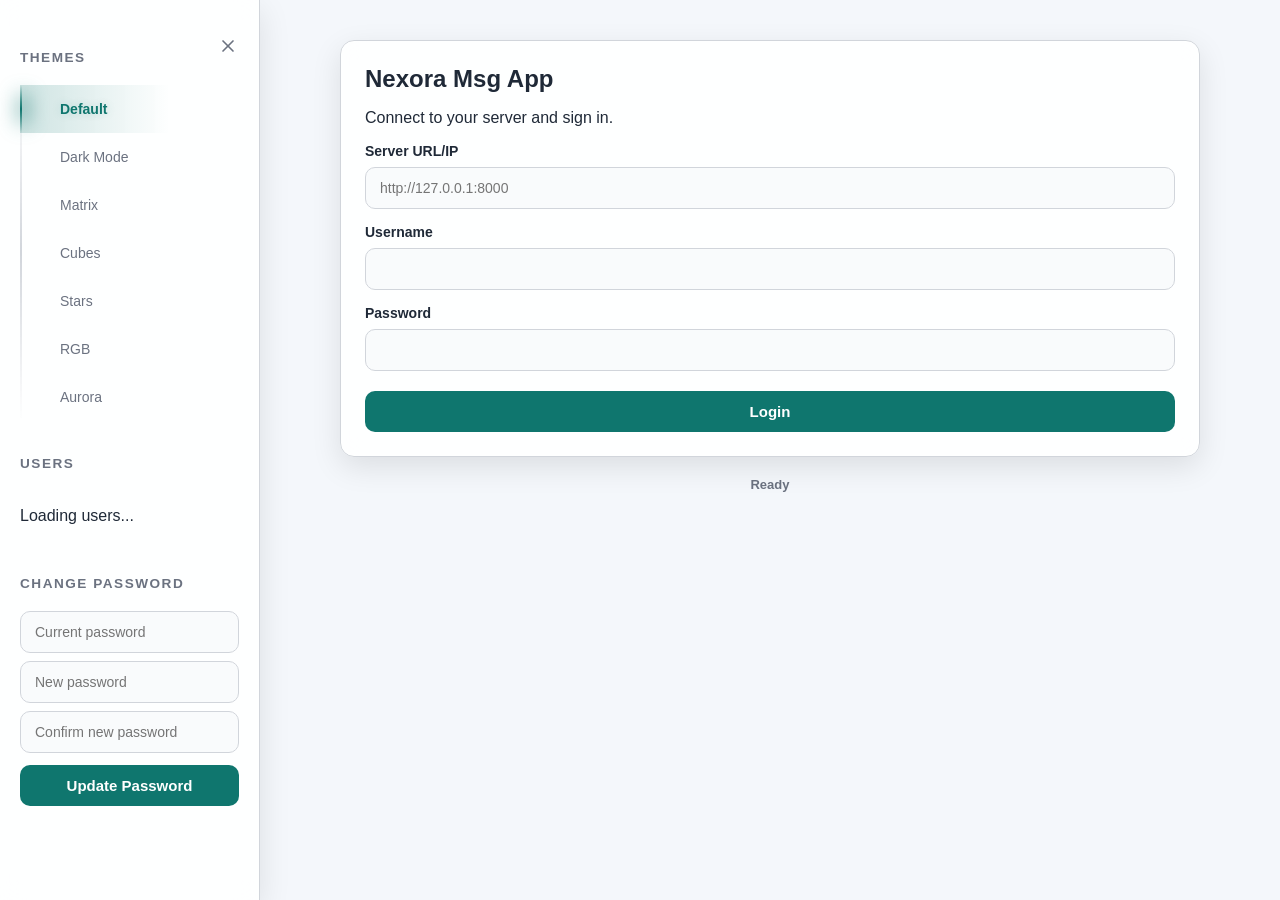
==== commit a659cde7: "New Features" ====
--- a/app/templates/index.html
+++ b/app/templates/index.html
@@ -119,6 +119,17 @@
           <p class="muted">Loading users...</p>
         </div>
       </section>
+
+      <section class="sidebar-section">
+        <h3>Change Password</h3>
+        <form id="change-password-form" class="password-form">
+          <input id="current-password" type="password" placeholder="Current password" required minlength="6" />
+          <input id="new-password" type="password" placeholder="New password" required minlength="6" />
+          <input id="confirm-password" type="password" placeholder="Confirm new password" required minlength="6" />
+          <button type="submit">Update Password</button>
+        </form>
+        <p id="password-feedback" class="muted"></p>
+      </section>
     </aside>
 
     <!-- CONTENT AREA -->
@@ -178,4 +189,4 @@
 
   <script src="../static/app.js"></script>
 </body>
-</html>+</html>
--- a/app/static/style.css
+++ b/app/static/style.css
@@ -578,4 +578,46 @@
 .aurora-container::after { content: ""; position: absolute; width: 100%; height: 100%; background: radial-gradient(circle at center, transparent 70%, rgba(10, 5, 32, 0.9) 100%); animation: aurora-pulse 8s infinite alternate; }
 @keyframes aurora-drift { 0% { background-position: 0% 0%, 0% 0%, 0% 0%; filter: hue-rotate(0deg) brightness(1); } 50% { background-position: -10% -5%, 5% 10%, 0% 15%; filter: hue-rotate(30deg) brightness(1.2); } 100% { background-position: 5% 10%, -10% -5%, 15% 0%; filter: hue-rotate(60deg) brightness(1); } }
 @keyframes grid-shift { 0% { transform: translate(0, 0); } 100% { transform: translate(-50%, -50%); } }
-@keyframes aurora-pulse { 0% { opacity: 0.8; transform: scale(1); } 50% { opacity: 0.5; transform: scale(1.05); } 100% { opacity: 0.8; transform: scale(1); } }+@keyframes aurora-pulse { 0% { opacity: 0.8; transform: scale(1); } 50% { opacity: 0.5; transform: scale(1.05); } 100% { opacity: 0.8; transform: scale(1); } }
+/* ===============================
+   CHANGE PASSWORD (USER)
+=============================== */
+.password-form {
+  display: grid;
+  gap: 8px;
+}
+
+.password-form input {
+  margin-top: 0;
+}
+
+.password-form button {
+  margin-top: 4px;
+}
+
+.password-feedback-success {
+  color: #22c55e;
+  font-weight: 600;
+}
+
+.password-feedback-error {
+  color: #f87171;
+  font-weight: 600;
+}
+
+.message-header {
+  display: flex;
+  align-items: center;
+  justify-content: space-between;
+  gap: 10px;
+  margin-bottom: 6px;
+}
+
+.message-delete {
+  width: auto;
+  margin-top: 0;
+  padding: 6px 10px;
+  font-size: 12px;
+  border-radius: 8px;
+  background: var(--danger);
+}
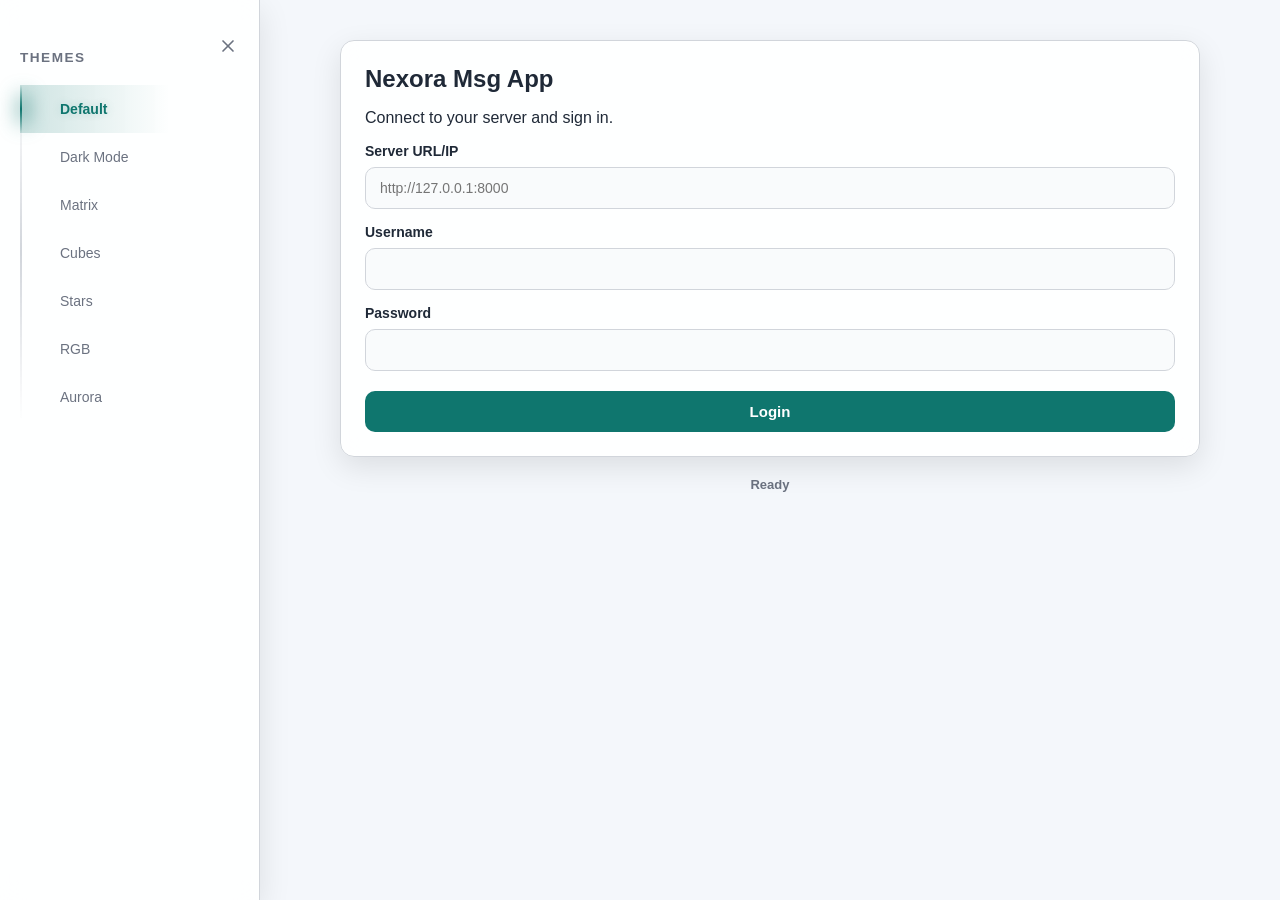
==== commit 85452540: "New Features & Bug Fixes" ====
--- a/app/templates/index.html
+++ b/app/templates/index.html
@@ -7,7 +7,6 @@
   <link rel="stylesheet" href="../static/style.css" />
 </head>
 <body>
-
 
   <input type="checkbox" id="sidebar-toggle" hidden />
 
@@ -113,14 +112,14 @@
 
     <!-- ACTIVE USERS -->
       
-      <section class="sidebar-section">
+      <section id="sidebar-users-section" class="sidebar-section hidden">
         <h3>Users</h3>
         <div id="users-list" class="user-list-container">
           <p class="muted">Loading users...</p>
         </div>
       </section>
 
-      <section class="sidebar-section">
+      <section id="sidebar-change-password-section" class="sidebar-section hidden">
         <h3>Change Password</h3>
         <form id="change-password-form" class="password-form">
           <input id="current-password" type="password" placeholder="Current password" required minlength="6" />
@@ -171,13 +170,26 @@
           <div id="messages" class="messages">
             <!-- Placeholder Chat Message -->
             <div class="message">
-              <div class="message-meta">System • Now</div>
+              <div class="message-meta">System | Now</div>
               Welcome to Nexora Chat! Select a theme from the sidebar.
             </div>
           </div>
+          <div id="reply-preview" class="reply-preview hidden">
+            <div class="reply-preview-body">
+              <p class="reply-preview-title">Replying to <strong id="reply-preview-author">-</strong></p>
+              <p id="reply-preview-text" class="reply-preview-text">-</p>
+            </div>
+            <button id="cancel-reply-btn" type="button" class="reply-cancel-btn">Cancel</button>
+          </div>
 
           <form id="send-form" class="send-form">
-            <input id="message-input" type="text" placeholder="Write a message..." maxlength="1000" required />
+            <div class="send-fields">
+              <input id="message-input" type="text" placeholder="Write a message..." maxlength="1000" />
+              <div class="send-file-row">
+                <input id="file-input" type="file" />
+                <span id="selected-file" class="muted file-selected">No file selected</span>
+              </div>
+            </div>
             <button type="submit">Send</button>
           </form>
         </section>
@@ -190,3 +202,4 @@
   <script src="../static/app.js"></script>
 </body>
 </html>
+
--- a/app/static/style.css
+++ b/app/static/style.css
@@ -621,3 +621,172 @@
   border-radius: 8px;
   background: var(--danger);
 }
+
+/* ===============================
+   REPLY UI
+=============================== */
+.reply-preview {
+  display: flex;
+  align-items: flex-start;
+  justify-content: space-between;
+  gap: 12px;
+  margin-top: 15px;
+  padding: 10px 12px;
+  border: 1px solid var(--line);
+  border-left: 3px solid var(--accent);
+  border-radius: 10px;
+  background: var(--msg-bg);
+}
+
+.reply-preview-body {
+  min-width: 0;
+  flex: 1;
+}
+
+.reply-preview-title {
+  margin: 0;
+  color: var(--muted);
+  font-size: 12px;
+  font-weight: 600;
+}
+
+.reply-preview-text {
+  margin: 6px 0 0;
+  color: var(--ink);
+  font-size: 13px;
+  white-space: nowrap;
+  overflow: hidden;
+  text-overflow: ellipsis;
+}
+
+.reply-cancel-btn {
+  width: auto;
+  margin-top: 0;
+  padding: 6px 10px;
+  font-size: 12px;
+  border-radius: 8px;
+  background: var(--danger);
+}
+
+.message-actions {
+  display: flex;
+  align-items: center;
+  gap: 8px;
+}
+
+.message-reply {
+  width: auto;
+  margin-top: 0;
+  padding: 6px 10px;
+  font-size: 12px;
+  border-radius: 8px;
+}
+
+.message-reply-context {
+  margin-bottom: 8px;
+  padding: 8px 10px;
+  border-radius: 8px;
+  border-left: 3px solid var(--accent);
+  background: rgba(255, 255, 255, 0.04);
+  color: var(--muted);
+  font-size: 12px;
+}
+
+.message-reply-context.deleted {
+  border-left-color: var(--danger);
+}
+
+@media (max-width: 820px) {
+  .reply-preview {
+    flex-direction: column;
+  }
+
+  .reply-cancel-btn {
+    width: 100%;
+  }
+}
+
+/* ===============================
+   FILE UPLOAD UI
+=============================== */
+.send-form {
+  align-items: end;
+}
+
+.send-fields {
+  display: grid;
+  gap: 8px;
+  min-width: 0;
+}
+
+.send-file-row {
+  display: flex;
+  align-items: center;
+  gap: 10px;
+  flex-wrap: wrap;
+}
+
+#file-input {
+  width: auto;
+  max-width: 100%;
+  margin-top: 0;
+  border-radius: 10px;
+  border: 1px solid var(--line);
+  padding: 8px 10px;
+  background: var(--msg-bg);
+  color: var(--ink);
+}
+
+.file-selected {
+  font-size: 12px;
+  overflow: hidden;
+  text-overflow: ellipsis;
+  white-space: nowrap;
+  max-width: 100%;
+}
+
+.message-attachment {
+  margin-top: 10px;
+  border: 1px solid var(--line);
+  border-radius: 8px;
+  padding: 8px 10px;
+  display: flex;
+  justify-content: space-between;
+  align-items: center;
+  gap: 10px;
+  background: var(--msg-bg);
+}
+
+.message-attachment-meta {
+  font-size: 12px;
+  color: var(--muted);
+  word-break: break-word;
+}
+
+.message-download {
+  width: auto;
+  margin-top: 0;
+  padding: 6px 10px;
+  font-size: 12px;
+  border-radius: 8px;
+}
+
+@media (max-width: 820px) {
+  .send-file-row {
+    flex-direction: column;
+    align-items: flex-start;
+  }
+
+  #file-input {
+    width: 100%;
+  }
+
+  .message-attachment {
+    flex-direction: column;
+    align-items: flex-start;
+  }
+
+  .message-download {
+    width: 100%;
+  }
+}
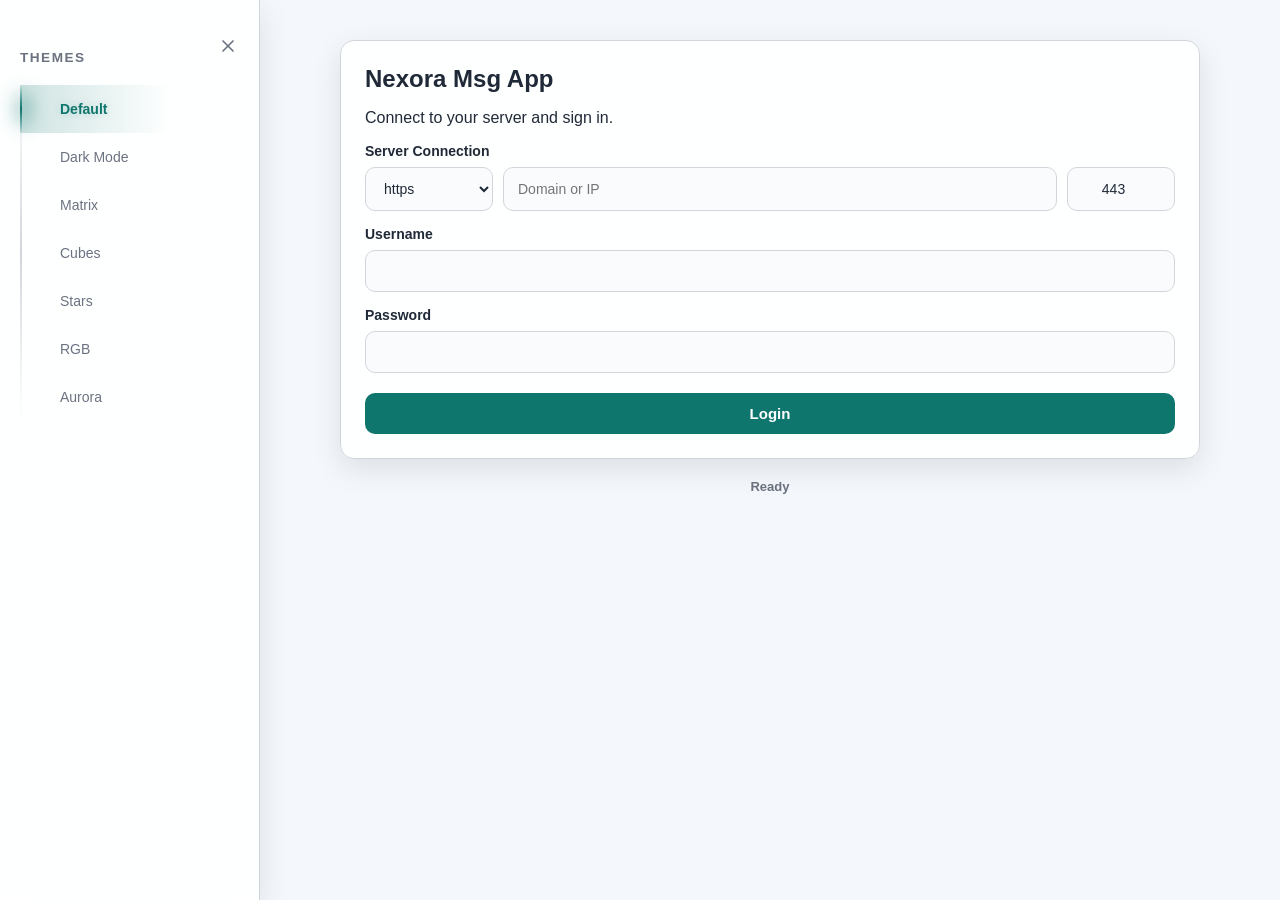
==== commit 1fa059cd: "Bug Fixes scrolle fix multi file uploade support login UI fix SSL support text break line fix admin " ====
--- a/app/templates/index.html
+++ b/app/templates/index.html
@@ -141,8 +141,15 @@
           <p class="muted">Connect to your server and sign in.</p>
 
           <form id="login-form">
-            <label for="server_url">Server URL/IP</label>
-            <input id="server_url" name="server_url" type="text" placeholder="http://127.0.0.1:8000" required />
+            <label for="server_host">Server Connection</label>
+            <div class="server-connection-row">
+              <select id="server_protocol" name="server_protocol" aria-label="Protocol">
+                <option value="http://">http</option>
+                <option value="https://" selected>https</option>
+              </select>
+              <input id="server_host" name="server_host" type="text" placeholder="Domain or IP" autocomplete="on" required />
+              <input id="server_port" name="server_port" type="number" placeholder="port" value="443" min="1" max="65535" required />
+            </div>
 
             <label for="username">Username</label>
             <input id="username" name="username" type="text" required />
@@ -184,13 +191,30 @@
 
           <form id="send-form" class="send-form">
             <div class="send-fields">
-              <input id="message-input" type="text" placeholder="Write a message..." maxlength="1000" />
-              <div class="send-file-row">
-                <input id="file-input" type="file" />
+              <div class="send-main-row">
+                <input id="message-input" type="text" placeholder="Write a message..." autocomplete="off" maxlength="1000" />
+                <input id="file-input" type="file" class="hidden-file-input" multiple />
+                <button
+                  id="file-picker-btn"
+                  type="button"
+                  class="file-picker-btn"
+                  title="Attach file"
+                  aria-label="Attach file"
+                >
+                  +
+                </button>
+                <button id="send-btn" type="submit" class="send-btn">Send</button>
+              </div>
+              <div class="send-meta-row">
                 <span id="selected-file" class="muted file-selected">No file selected</span>
+                <span id="upload-limit" class="muted upload-limit-text">Max upload size: -</span>
               </div>
-            </div>
-            <button type="submit">Send</button>
+              <ul id="selected-files-list" class="selected-files-list muted"></ul>
+              <div id="upload-progress" class="upload-progress hidden" aria-hidden="true">
+                <div id="upload-progress-bar" class="upload-progress-bar"></div>
+              </div>
+              <p id="upload-progress-text" class="upload-progress-text hidden" aria-live="polite"></p>
+            </div>
           </form>
         </section>
 
@@ -202,4 +226,3 @@
   <script src="../static/app.js"></script>
 </body>
 </html>
-
--- a/app/static/style.css
+++ b/app/static/style.css
@@ -161,8 +161,10 @@
   color: var(--ink);
 }
 
-input[type="text"], 
-input[type="password"] {
+input[type="text"],
+input[type="password"],
+input[type="number"],
+select {
   width: 100%;
   border-radius: 10px;
   border: 1px solid var(--line);
@@ -175,11 +177,38 @@
   transition: border 0.3s ease;
 }
 
-input[type="text"]:focus, 
-input[type="password"]:focus {
+input[type="text"]:focus,
+input[type="password"]:focus,
+input[type="number"]:focus,
+select:focus {
   border-color: var(--accent);
 }
 
+.server-connection-row {
+  display: flex;
+  align-items: center;
+  gap: 10px;
+  margin-top: 8px;
+}
+
+.server-connection-row select,
+.server-connection-row input {
+  margin-top: 0;
+  height: 44px;
+}
+
+#server_protocol {
+  flex: 0 0 128px;
+}
+
+#server_host {
+  flex: 1 1 auto;
+}
+
+#server_port {
+  flex: 0 0 108px;
+  text-align: center;
+}
 button {
   width: 100%;
   border-radius: 10px;
@@ -438,8 +467,6 @@
   color: var(--muted); font-size: 12px; font-weight: 600; margin-bottom: 6px;
 }
 
-.send-form { display: grid; grid-template-columns: 1fr auto; gap: 12px; margin-top: 15px; }
-.send-form button { width: 120px; margin-top: 8px; }
 
 .status {
   text-align: center; margin-top: 20px;
@@ -462,8 +489,18 @@
   .chat-header { flex-direction: column; align-items: flex-start; }
   .actions { width: 100%; margin-top: 10px; }
   .actions button { flex: 1; }
-  .send-form { grid-template-columns: 1fr; }
-  .send-form button { width: 100%; }
+
+  .server-connection-row {
+    gap: 8px;
+  }
+
+  #server_protocol {
+    flex-basis: 112px;
+  }
+
+  #server_port {
+    flex-basis: 90px;
+  }
 }
 
 
@@ -710,7 +747,10 @@
    FILE UPLOAD UI
 =============================== */
 .send-form {
-  align-items: end;
+  display: flex;
+  flex-direction: column;
+  gap: 8px;
+  margin-top: 15px;
 }
 
 .send-fields {
@@ -719,22 +759,62 @@
   min-width: 0;
 }
 
-.send-file-row {
+.send-main-row {
   display: flex;
   align-items: center;
-  gap: 10px;
-  flex-wrap: wrap;
-}
-
-#file-input {
+  gap: 8px;
+  min-width: 0;
+}
+
+.send-main-row #message-input {
+  margin-top: 0;
+  flex: 1;
+  min-width: 0;
+  height: 44px;
+  padding: 0 14px;
+}
+
+.hidden-file-input {
+  display: none;
+}
+
+.file-picker-btn,
+.send-btn {
+  margin-top: 0;
+  height: 44px;
+  flex-shrink: 0;
+  display: inline-flex;
+  align-items: center;
+  justify-content: center;
+}
+
+.file-picker-btn {
+  width: 44px;
+  min-width: 44px;
+  padding: 0;
+  border-radius: 10px;
+  font-size: 24px;
+  line-height: 1;
+  font-weight: 500;
+}
+
+.send-btn {
   width: auto;
-  max-width: 100%;
-  margin-top: 0;
+  min-width: 96px;
+  padding: 0 16px;
   border-radius: 10px;
-  border: 1px solid var(--line);
-  padding: 8px 10px;
-  background: var(--msg-bg);
-  color: var(--ink);
+}
+
+.file-picker-btn:disabled,
+.send-btn:disabled {
+  opacity: 0.6;
+  cursor: not-allowed;
+}
+
+.send-meta-row {
+  display: flex;
+  align-items: center;
+  min-height: 18px;
 }
 
 .file-selected {
@@ -743,6 +823,41 @@
   text-overflow: ellipsis;
   white-space: nowrap;
   max-width: 100%;
+}
+
+.upload-progress {
+  position: relative;
+  height: 6px;
+  border-radius: 999px;
+  background: rgba(107, 114, 128, 0.22);
+  overflow: hidden;
+}
+
+.upload-progress-bar {
+  height: 100%;
+  width: 0;
+  background: linear-gradient(90deg, var(--accent), #34d399);
+  transition: width 0.2s ease;
+}
+
+.upload-progress-bar.indeterminate {
+  width: 35%;
+  animation: upload-indeterminate 1s ease-in-out infinite;
+}
+
+.upload-progress-text {
+  margin: 0;
+  font-size: 12px;
+  color: var(--muted);
+}
+
+@keyframes upload-indeterminate {
+  0% {
+    transform: translateX(-120%);
+  }
+  100% {
+    transform: translateX(320%);
+  }
 }
 
 .message-attachment {
@@ -771,14 +886,28 @@
   border-radius: 8px;
 }
 
+.message-attachment-unavailable {
+  font-size: 12px;
+  color: var(--muted);
+  overflow-wrap: anywhere;
+  word-break: break-word;
+}
+
 @media (max-width: 820px) {
-  .send-file-row {
-    flex-direction: column;
-    align-items: flex-start;
-  }
-
-  #file-input {
-    width: 100%;
+  .send-main-row {
+    gap: 6px;
+  }
+
+  .file-picker-btn {
+    width: 40px;
+    min-width: 40px;
+    height: 40px;
+  }
+
+  .send-btn {
+    min-width: 84px;
+    height: 40px;
+    padding: 0 12px;
   }
 
   .message-attachment {
@@ -789,4 +918,131 @@
   .message-download {
     width: 100%;
   }
-}
+
+}
+
+.upload-limit-text {
+  font-size: 12px;
+  max-width: 100%;
+  overflow-wrap: anywhere;
+  word-break: break-word;
+}
+
+/* Robust chat wrapping and upload meta layout */
+.messages {
+  overflow-x: hidden;
+}
+
+.message {
+  max-width: 100%;
+  min-width: 0;
+  white-space: pre-wrap;
+  overflow-wrap: anywhere;
+  word-break: break-word;
+}
+
+.message-meta,
+.message-content,
+.message-reply-context,
+.reply-preview-text,
+.file-selected,
+.message-attachment-meta,
+.upload-limit-text {
+  overflow-wrap: anywhere;
+  word-break: break-word;
+}
+
+.message-header {
+  flex-wrap: wrap;
+}
+
+.message-actions {
+  margin-left: auto;
+  flex-wrap: wrap;
+}
+
+.reply-preview-text,
+.message-reply-context,
+.file-selected,
+.upload-limit-text {
+  white-space: normal;
+}
+
+.message-attachment {
+  max-width: 100%;
+  min-width: 0;
+}
+
+.message-attachment-meta {
+  min-width: 0;
+  flex: 1;
+}
+
+.send-meta-row {
+  display: grid;
+  align-items: start;
+  gap: 4px;
+}
+
+
+.selected-files-list {
+  margin: 0;
+  padding: 0;
+  list-style: none;
+  display: grid;
+  gap: 6px;
+  font-size: 12px;
+  color: var(--muted);
+  max-height: 120px;
+  overflow-y: auto;
+}
+
+.selected-files-list:empty {
+  display: none;
+}
+
+.selected-file-item {
+  display: flex;
+  align-items: center;
+  gap: 8px;
+  min-width: 0;
+  padding: 6px 8px;
+  border: 1px solid var(--line);
+  border-radius: 8px;
+  background: var(--msg-bg);
+}
+
+.selected-file-meta {
+  flex: 1;
+  min-width: 0;
+  overflow-wrap: anywhere;
+  word-break: break-word;
+}
+
+.selected-file-remove {
+  width: auto;
+  min-width: 24px;
+  height: 24px;
+  margin-top: 0;
+  padding: 0 6px;
+  border-radius: 6px;
+  font-size: 12px;
+  line-height: 1;
+  background: var(--danger);
+  flex-shrink: 0;
+}
+
+.selected-file-remove:disabled {
+  opacity: 0.55;
+  cursor: not-allowed;
+}
+
+.message-attachments {
+  display: grid;
+  gap: 8px;
+  margin-top: 10px;
+}
+
+.message-attachments .message-attachment {
+  margin-top: 0;
+}
